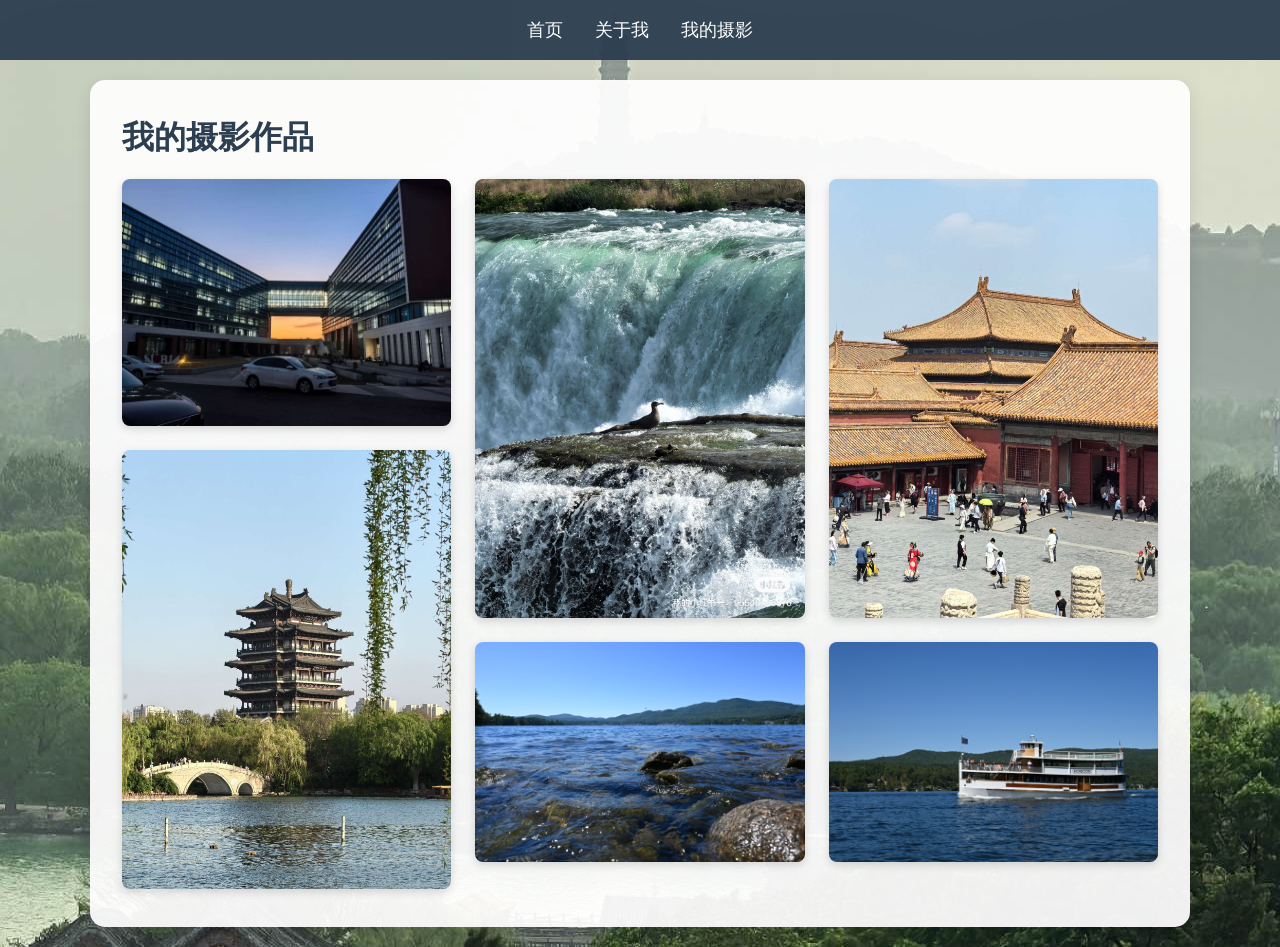
==== photos.html @ 294841b1 "Add files via upload" ====
<!DOCTYPE html>
<html lang="zh-CN">
<head>
    <meta charset="UTF-8">
    <meta name="viewport" content="width=device-width, initial-scale=1.0">
    <title>我的摄影 - 王淼的个人主页</title>
    <link rel="stylesheet" href="style.css">
</head>
<body>
    <nav>
        <ul>
            <li><a href="index.html">首页</a></li>
            <li><a href="about.html">关于我</a></li>
            <li><a href="photos.html">我的摄影</a></li>
        </ul>
    </nav>

    <div class="container">
        <h1>我的摄影作品</h1>
        <div class="photo-grid">
            <img src="images/photo1.jpg" alt="摄影作品1">
            <img src="images/photo2.jpg" alt="摄影作品2">
            <img src="images/photo3.jpg" alt="摄影作品3">
            <img src="images/photo4.jpg" alt="摄影作品4">
            <img src="images/photo5.jpg" alt="摄影作品5">
            <img src="images/photo6.jpg" alt="摄影作品6">
        </div>
    </div>
</body>
</html>
---- style.css ----
/* 全局重置 */
* {
  margin: 0;
  padding: 0;
  box-sizing: border-box;
  font-family: "Microsoft YaHei", Arial, sans-serif;
}

/* 页面主体 */
body {
  background-color: #f5f7fa;
  color: #333;
  line-height: 1.6;
  background: url('images/bg.jpg') no-repeat fixed center/cover;
}

/* 导航栏 */
nav {
  background: rgba(44, 62, 80, 0.95);
  padding: 1rem;
  position: sticky;
  top: 0;
  z-index: 999;
}
nav ul {
  display: flex;
  list-style: none;
  gap: 2rem;
  justify-content: center;
}
nav a {
  color: white;
  text-decoration: none;
  font-size: 1.1rem;
  transition: color 0.3s;
}
nav a:hover {
  color: #3498db;
}

/* 容器居中 */
.container {
  width: 90%;
  max-width: 1100px;
  margin: 20px auto;
  padding: 2rem;
  background: rgba(255, 255, 255, 0.93);
  border-radius: 15px;
  box-shadow: 0 5px 15px rgba(0,0,0,0.1);
  overflow: hidden;
}

/* 标题 */
h1, h2 {
  color: #2c3e50;
  margin-bottom: 1rem;
}

/* 卡片布局 */
.card {
  padding: 1.5rem;
  margin: 1rem 0;
  border-left: 4px solid #3498db;
  background: #f8f9fa;
  border-radius: 8px;
}

/* 爱好列表 */
.hobby-list {
  list-style: none;
  display: grid;
  grid-template-columns: repeat(auto-fit, minmax(200px, 1fr));
  gap: 1rem;
}

/* 瀑布流摄影网格（核心：保留原始尺寸，不裁剪） */
.photo-grid {
  column-count: 3; /* 桌面端3列 */
  column-gap: 1.5rem;
  margin-top: 1rem;
}
.photo-grid img {
  width: 100%;
  height: auto; /* 高度随图片自然变化，不固定 */
  display: block;
  margin-bottom: 1.5rem;
  border-radius: 8px;
  box-shadow: 0 3px 8px rgba(0,0,0,0.15);
  transition: transform 0.3s ease;
  break-inside: avoid; /* 防止图片被列分割 */
}
.photo-grid img:hover {
  transform: scale(1.03);
}

/* 响应式适配 */
@media (max-width: 900px) {
  .photo-grid {
    column-count: 2; /* 平板端2列 */
  }
}
@media (max-width: 600px) {
  nav ul {
    flex-direction: column;
    text-align: center;
    gap: 0.8rem;
  }
  .container {
    padding: 1rem;
  }
  .photo-grid {
    column-count: 1; /* 手机端单列 */
  }
}
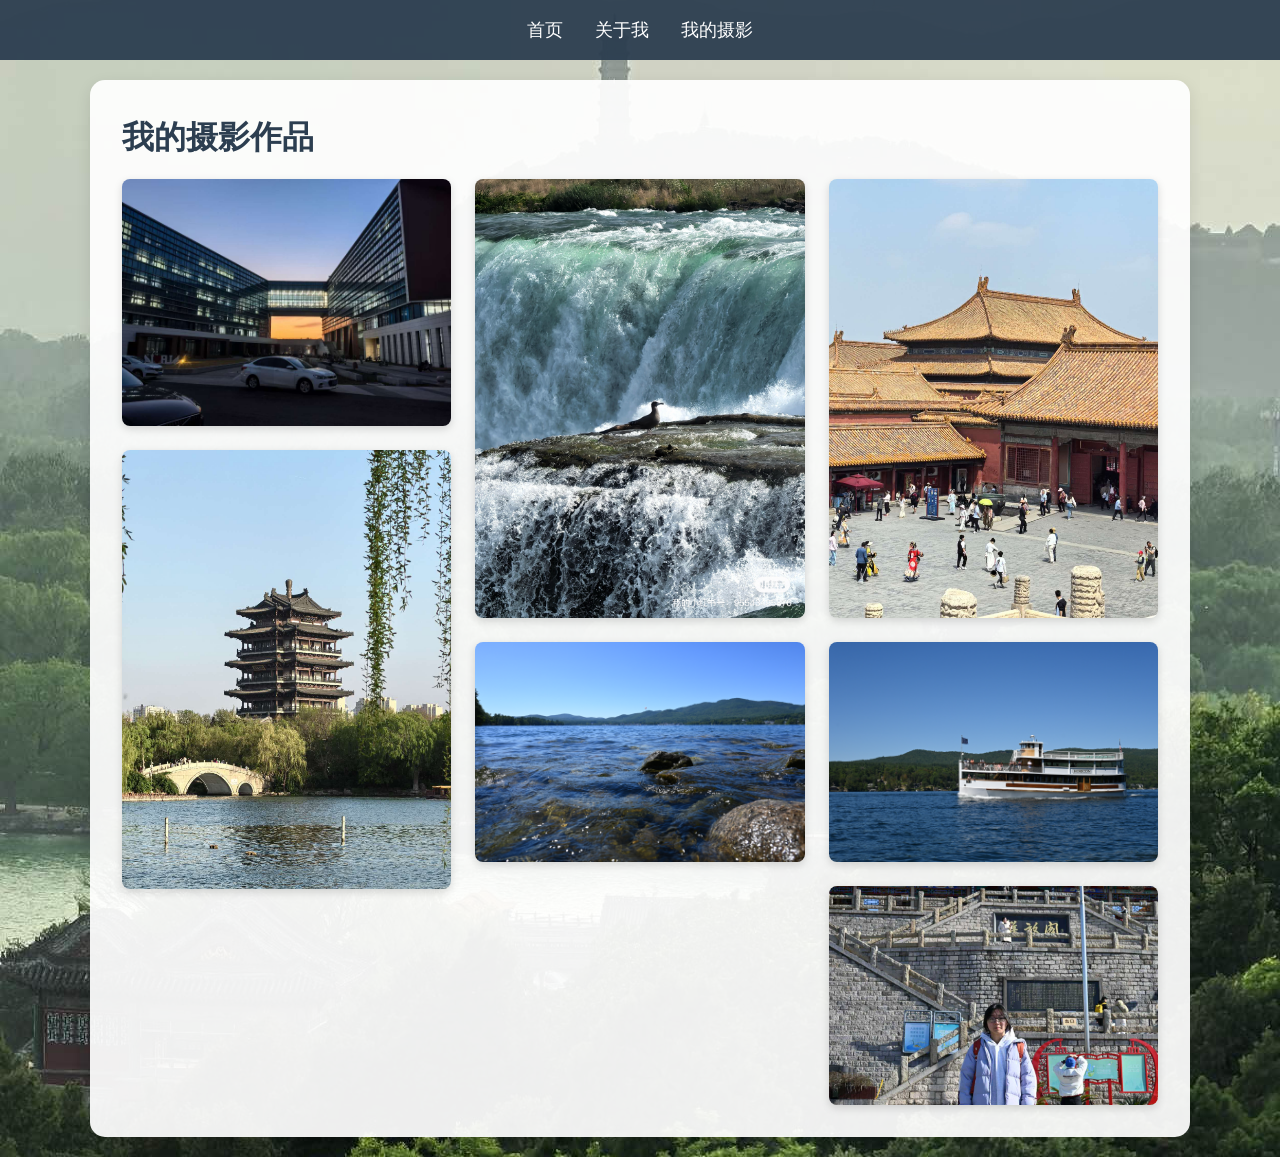
==== commit ad6b87c3: "Add new image to photos.html" ====
--- a/photos.html
+++ b/photos.html
@@ -24,7 +24,8 @@
             <img src="images/photo4.jpg" alt="摄影作品4">
             <img src="images/photo5.jpg" alt="摄影作品5">
             <img src="images/photo6.jpg" alt="摄影作品6">
+            <img src="images/微信图片_20260424211252_44358_12.jpg" alt="摄影作品6">
         </div>
     </div>
 </body>
-</html>+</html>
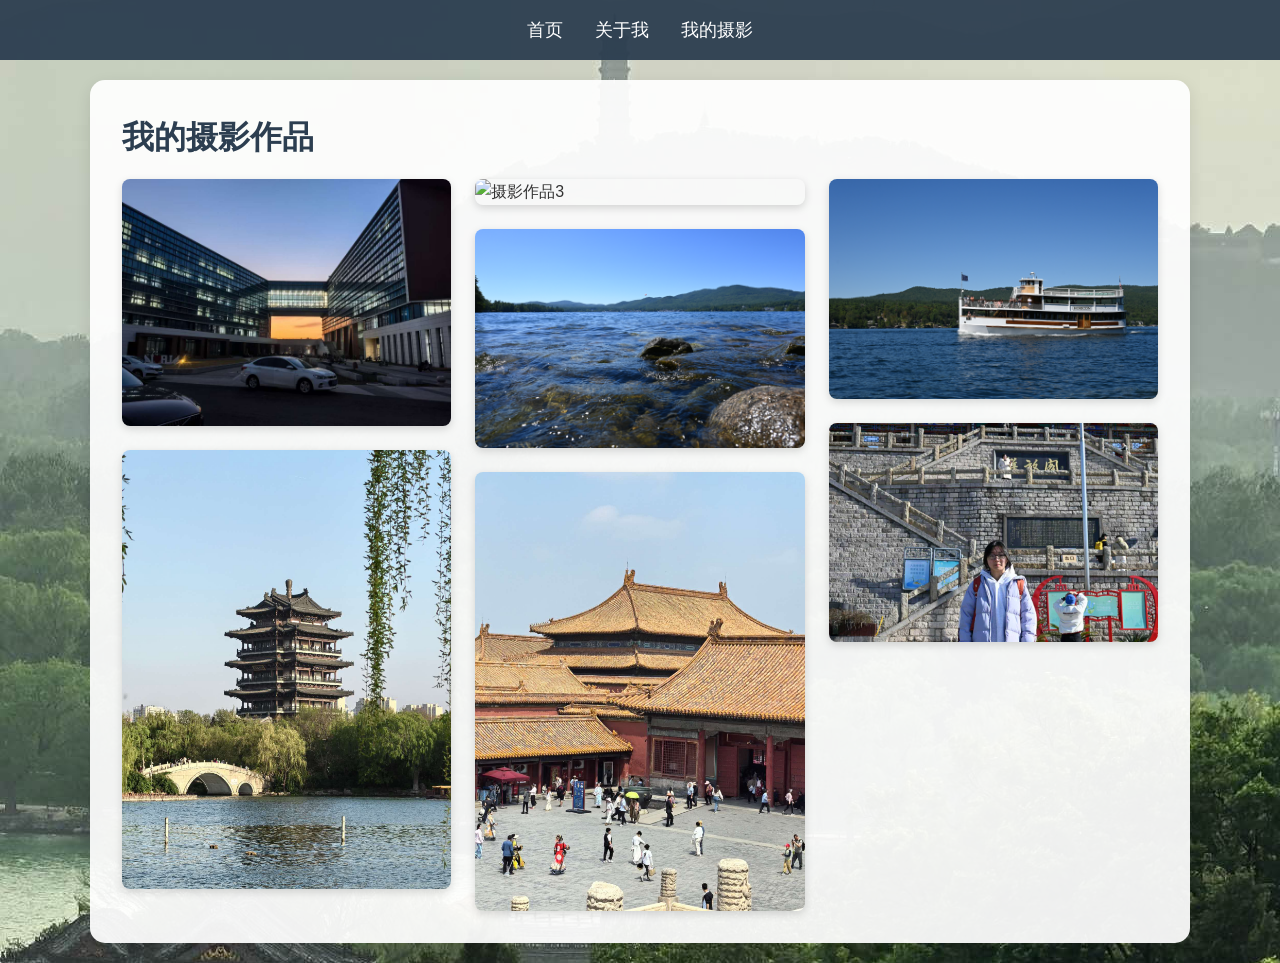
==== commit 0dc30f4d: "Update photos.html" ====
--- a/photos.html
+++ b/photos.html
@@ -20,11 +20,11 @@
         <div class="photo-grid">
             <img src="images/photo1.jpg" alt="摄影作品1">
             <img src="images/photo2.jpg" alt="摄影作品2">
-            <img src="images/photo3.jpg" alt="摄影作品3">
+            <img src="IMG_0438.JPG" alt="摄影作品3">
             <img src="images/photo4.jpg" alt="摄影作品4">
             <img src="images/photo5.jpg" alt="摄影作品5">
             <img src="images/photo6.jpg" alt="摄影作品6">
-            <img src="images/微信图片_20260424211252_44358_12.jpg" alt="摄影作品6">
+            <img src="images/微信图片_20260424211252_44358_12.jpg" alt="我的女朋友NJJ">
         </div>
     </div>
 </body>
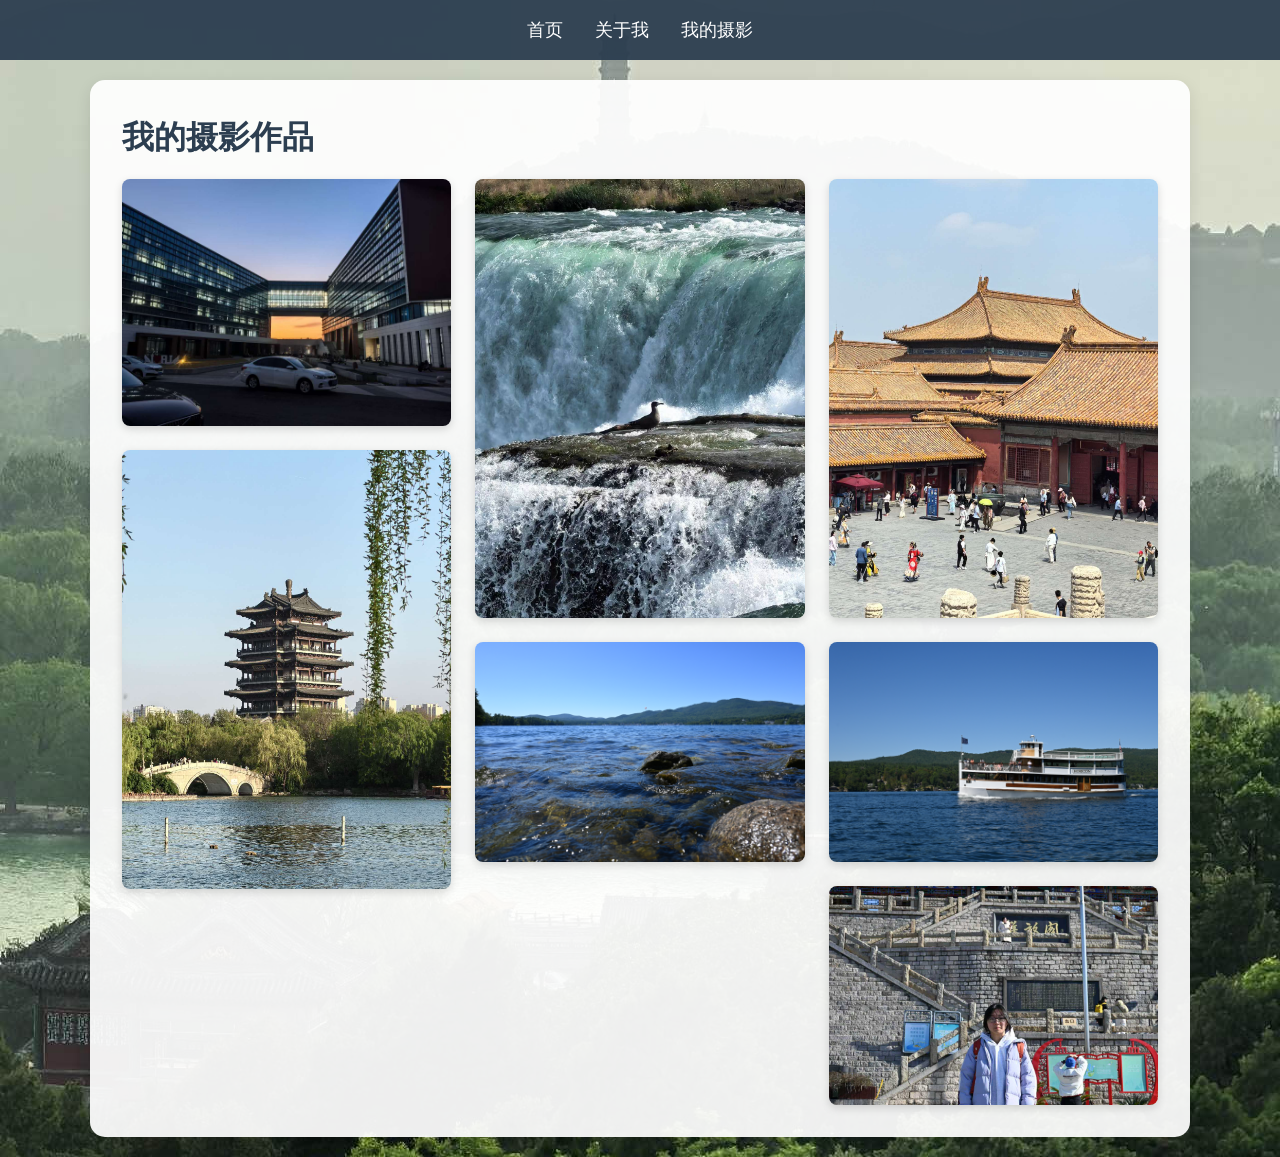
==== commit 28e58623: "Update image source path for photography作品3" ====
--- a/photos.html
+++ b/photos.html
@@ -20,7 +20,7 @@
         <div class="photo-grid">
             <img src="images/photo1.jpg" alt="摄影作品1">
             <img src="images/photo2.jpg" alt="摄影作品2">
-            <img src="IMG_0438.JPG" alt="摄影作品3">
+            <img src="images/IMG_0438.JPG" alt="摄影作品3">
             <img src="images/photo4.jpg" alt="摄影作品4">
             <img src="images/photo5.jpg" alt="摄影作品5">
             <img src="images/photo6.jpg" alt="摄影作品6">
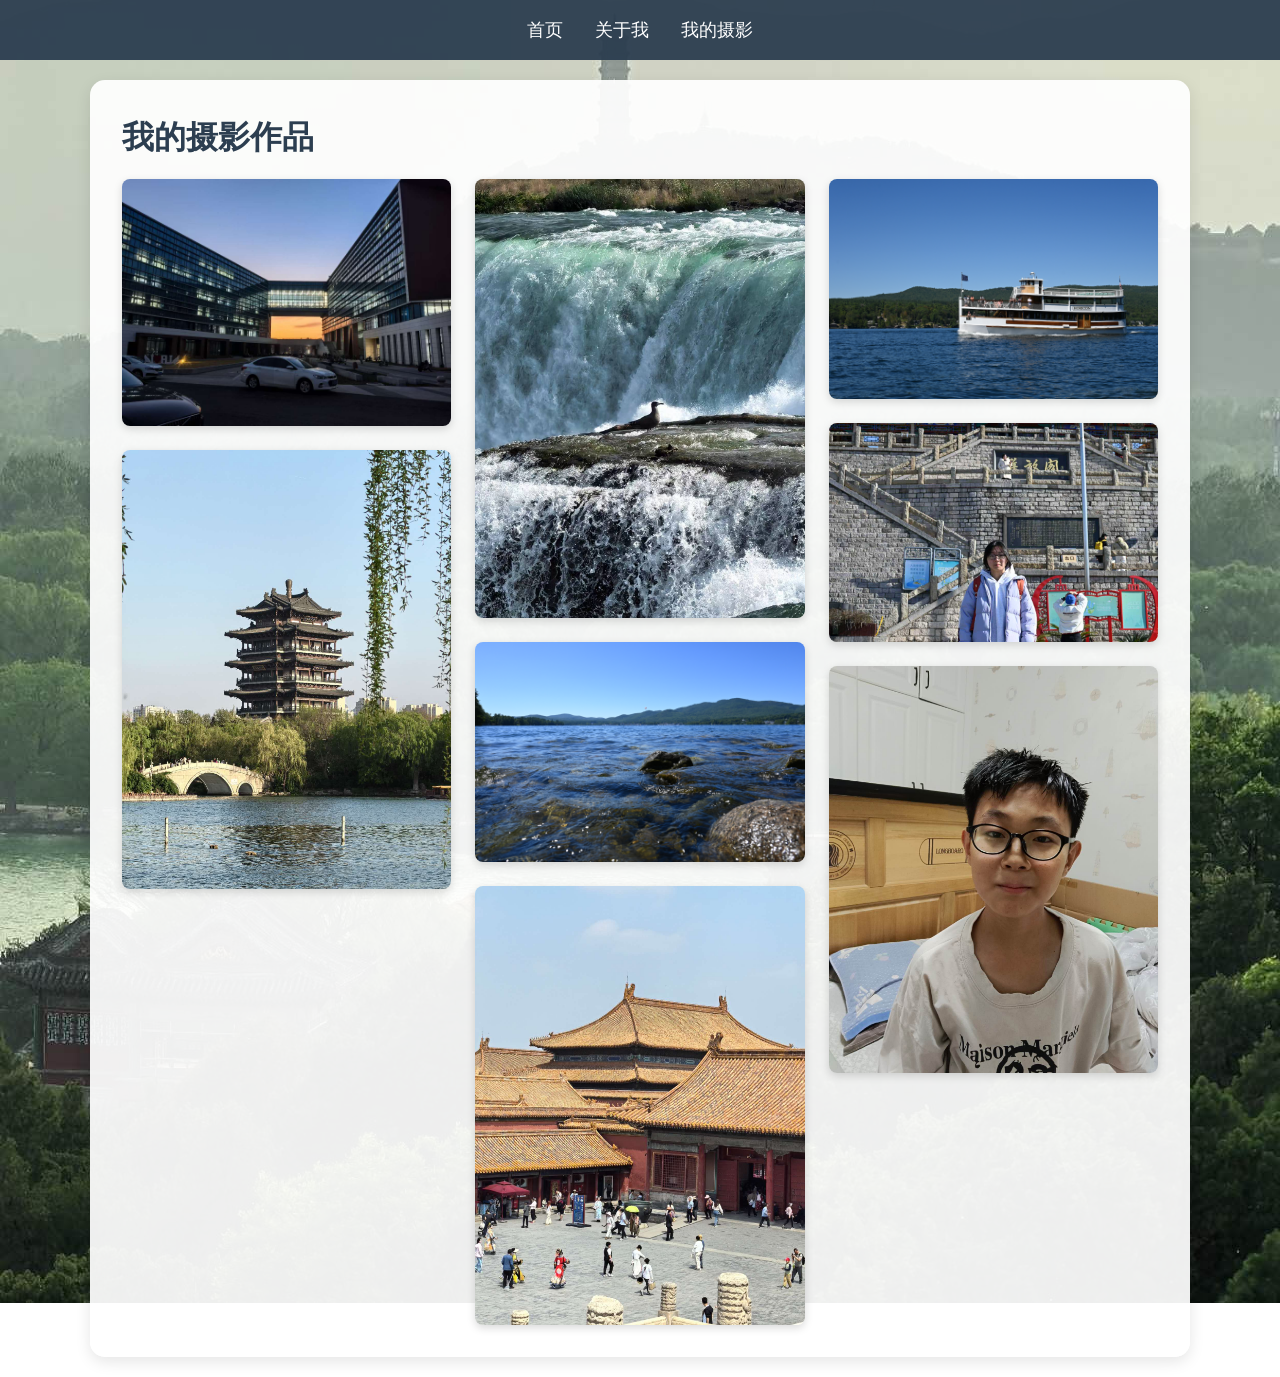
==== commit 1882dc72: "Update photos.html" ====
--- a/photos.html
+++ b/photos.html
@@ -25,6 +25,7 @@
             <img src="images/photo5.jpg" alt="摄影作品5">
             <img src="images/photo6.jpg" alt="摄影作品6">
             <img src="images/微信图片_20260424211252_44358_12.jpg" alt="我的女朋友NJJ">
+            <img src="images/4a5647f152a585e889e9f896b5e7f39e.jpg" alt="摄影作品7">
         </div>
     </div>
 </body>
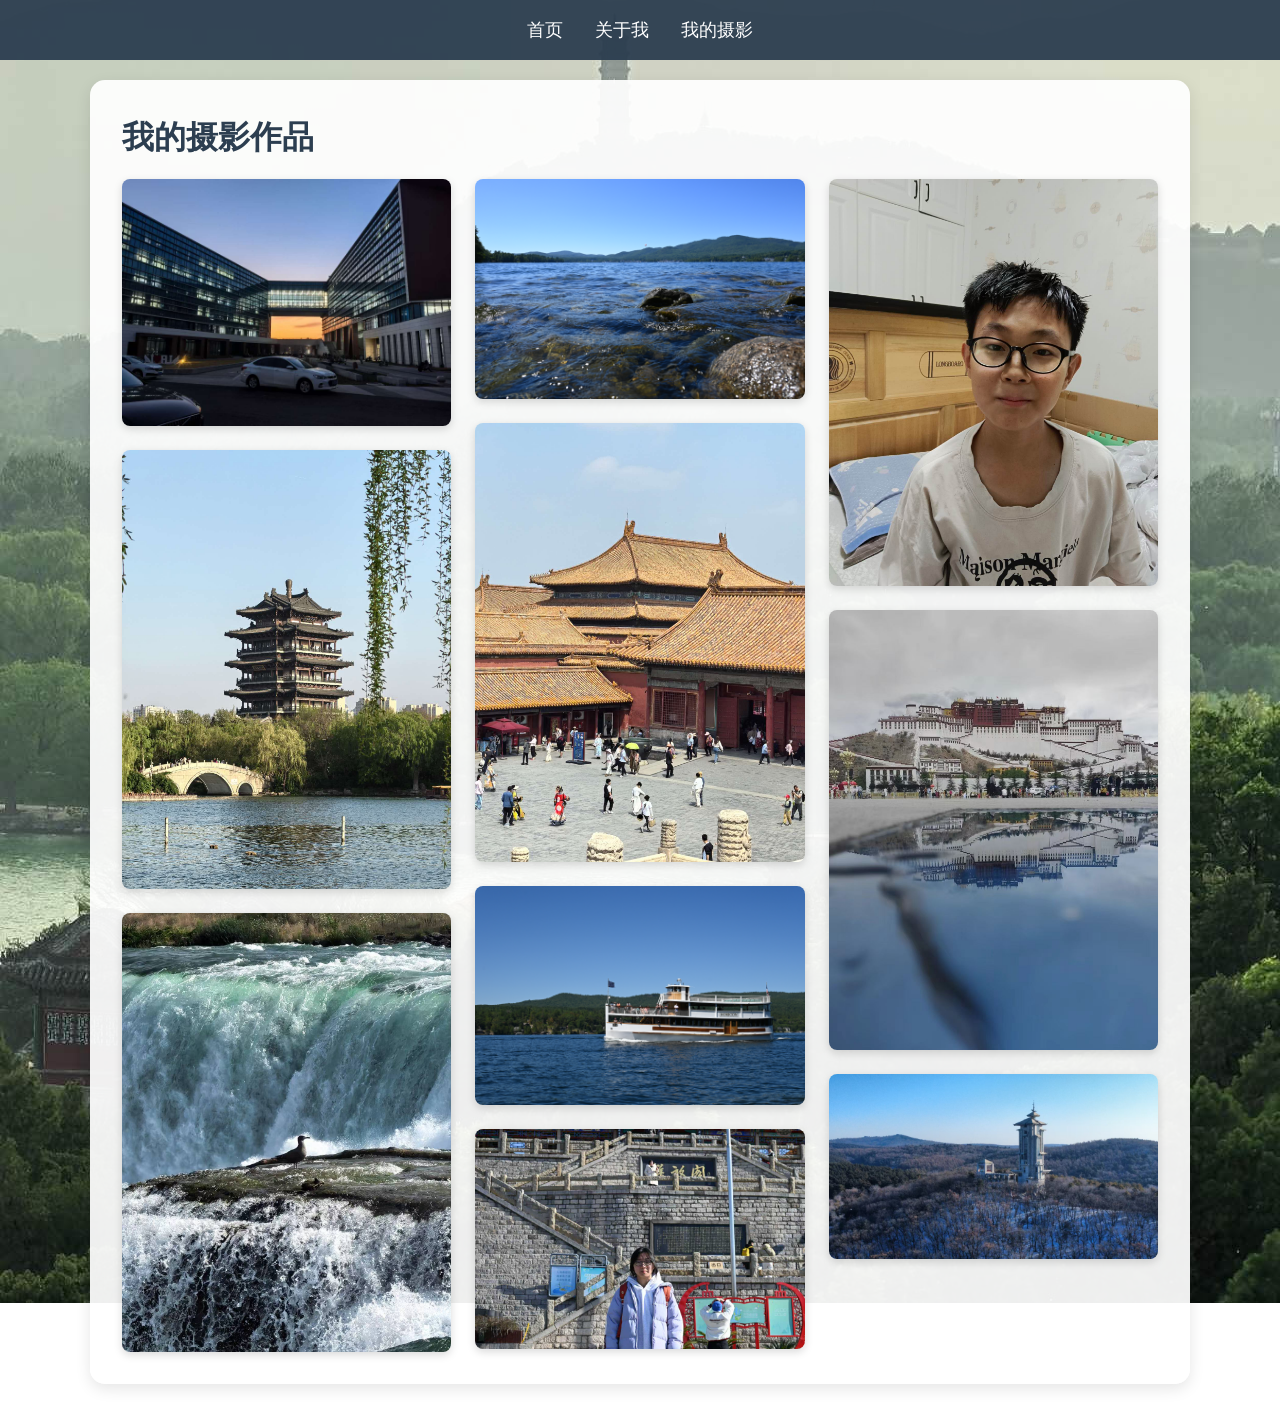
==== commit aca04b68: "Add two new image elements to photos.html" ====
--- a/photos.html
+++ b/photos.html
@@ -26,6 +26,8 @@
             <img src="images/photo6.jpg" alt="摄影作品6">
             <img src="images/微信图片_20260424211252_44358_12.jpg" alt="我的女朋友NJJ">
             <img src="images/4a5647f152a585e889e9f896b5e7f39e.jpg" alt="摄影作品7">
+            <img src="images/171.jpg" alt="摄影作品8">
+            <img src="images/172.jpg" alt="摄影作品9">
         </div>
     </div>
 </body>
